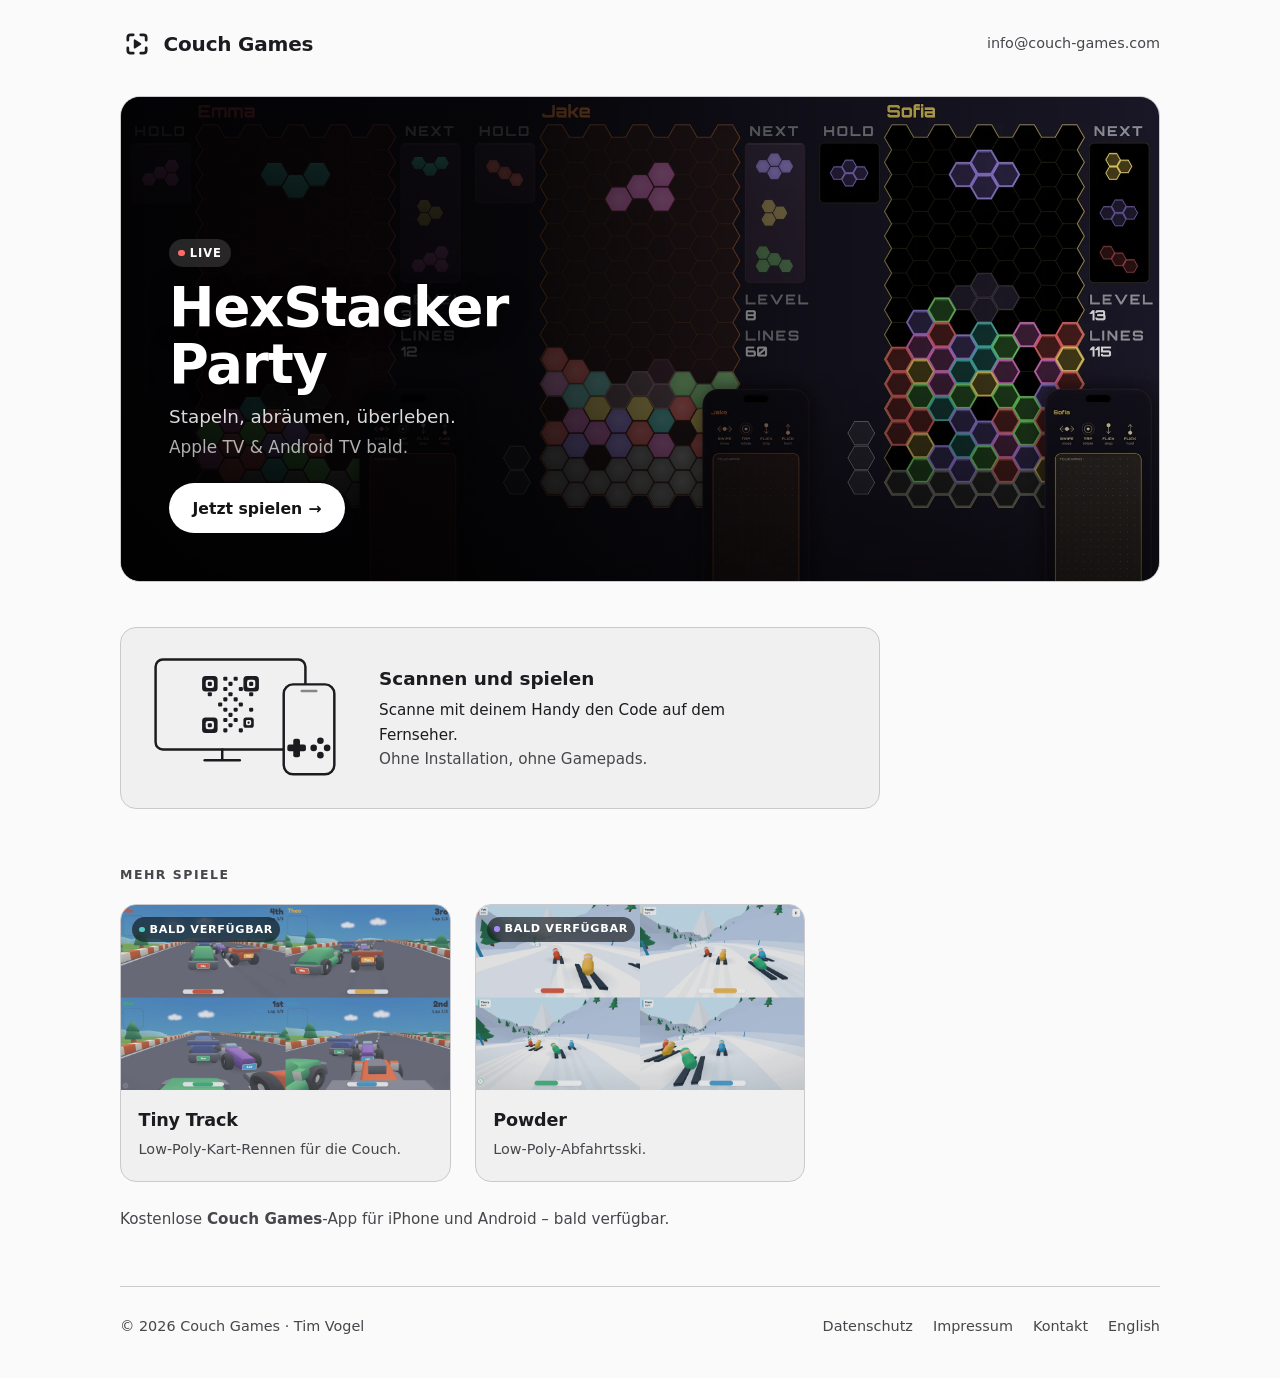
==== de/index.html @ e464d2d0 "Initial commit Co-Authored-By: Claude Opus 4.8 (1M context) <noreply@anthropic.com> Claude-Session: " ====
<!DOCTYPE html>
<html lang="de">
<head>
  <meta charset="UTF-8">
  <meta name="viewport" content="width=device-width, initial-scale=1.0, viewport-fit=cover">
  <meta name="theme-color" content="#FAFAFB" media="(prefers-color-scheme: light)">
  <meta name="theme-color" content="#0F0F11" media="(prefers-color-scheme: dark)">
  <title>Couch Games</title>
  <meta name="description" content="Couch Games macht deinen Fernseher zum Spiel und jedes Handy zum Controller. QR-Code scannen und mitspielen – ohne Installation, ohne zusätzliche Gamepads. Mit HexStacker Party.">
  <link rel="canonical" href="https://couch-games.com/de/">
  <link rel="alternate" hreflang="en" href="https://couch-games.com/">
  <link rel="alternate" hreflang="de" href="https://couch-games.com/de/">
  <link rel="alternate" hreflang="x-default" href="https://couch-games.com/">
  <link rel="icon" href="/favicon.svg?v=4" type="image/svg+xml">
  <link rel="icon" href="/favicon.ico?v=4" sizes="16x16 32x32 48x48">
  <link rel="apple-touch-icon" href="/apple-touch-icon.png?v=4">
  <meta property="og:type" content="website">
  <meta property="og:title" content="Couch Games – gemeinsam am großen Bildschirm spielen">
  <meta property="og:description" content="Der Fernseher ist das Spiel, dein Handy der Controller. QR-Code scannen und losspielen – ohne Installation.">
  <meta property="og:url" content="https://couch-games.com/de/">
  <meta property="og:image" content="https://couch-games.com/assets/artwork/hexstacker-16x9.webp">
  <link rel="stylesheet" href="/assets/theme.css?v=2">
  <link rel="stylesheet" href="/assets/landing.css?v=1">
</head>
<body>
  <div class="wrap">

    <header class="topbar">
      <a class="brand" href="/de/">
        <svg viewBox="0 0 100 100" aria-hidden="true" fill="none">
          <g stroke="currentColor" stroke-width="8" stroke-linecap="round" stroke-linejoin="round">
            <path d="M39 23 H31 a8 8 0 0 0 -8 8 V39"/>
            <path d="M61 23 H69 a8 8 0 0 1 8 8 V39"/>
            <path d="M61 77 H69 a8 8 0 0 0 8 -8 V61"/>
            <path d="M39 77 H31 a8 8 0 0 1 -8 -8 V61"/>
          </g>
          <path d="M43 39 L43 61 L60 50 Z" fill="currentColor" stroke="currentColor" stroke-width="5" stroke-linejoin="round" stroke-linecap="round"/>
        </svg>
        Couch&nbsp;Games
      </a>
      <a class="topbar__mail" href="mailto:info@couch-games.com">info@couch-games.com</a>
    </header>

    <section class="feature" aria-labelledby="feature-title">
      <img class="feature__bg" src="/assets/artwork/hexstacker-16x9.webp" alt="HexStacker Party – Artwork" width="1600" height="900">
      <div class="feature__veil" aria-hidden="true"></div>
      <div class="feature__inner">
        <span class="badge">Live</span>
        <h1 id="feature-title">HexStacker Party</h1>
        <p>Stapeln, abräumen, überleben.<br><span style="opacity: 0.8; font-size: 0.92em;">Apple&nbsp;TV &amp; Android&nbsp;TV bald.</span></p>
        <a class="cta" href="https://hexstacker.com">Jetzt spielen</a>
      </div>
    </section>

        <section class="how" aria-label="So funktioniert's">
      <div class="how__art" aria-hidden="true">
        <!-- TV showing an abstract (not real) square QR — three finder eyes,
             a bottom-right alignment mark, and sparse data modules — with a
             portrait phone as controller (D-pad + buttons in its lower half)
             overlapping the TV corner. One SVG so the composition can't drift. -->
        <svg viewBox="0 0 180 118" fill="none" stroke="currentColor" stroke-width="2.4" stroke-linejoin="round">
          <!-- TV; stand centered under the part the phone doesn't cover -->
          <rect x="2.5" y="2.5" width="145" height="87" rx="7"/>
          <path d="M67 89.5v10" stroke-linecap="round"/>
          <path d="M50 100h34" stroke-linecap="round"/>
          <!-- abstract square QR (footprint x39–94, y18–73), shifted to center on the TV screen (75,46) -->
          <g fill="currentColor" stroke="none" transform="translate(8.5 0.5)">
            <rect x="39" y="18" width="15" height="15" rx="3.4"/><rect x="42.5" y="21.5" width="8" height="8" rx="2.2" fill="var(--surface-low)"/><rect x="44.5" y="23.5" width="4" height="4" rx="1.2"/><rect x="79" y="18" width="15" height="15" rx="3.4"/><rect x="82.5" y="21.5" width="8" height="8" rx="2.2" fill="var(--surface-low)"/><rect x="84.5" y="23.5" width="4" height="4" rx="1.2"/><rect x="39" y="58" width="15" height="15" rx="3.4"/><rect x="42.5" y="61.5" width="8" height="8" rx="2.2" fill="var(--surface-low)"/><rect x="44.5" y="63.5" width="4" height="4" rx="1.2"/>
            <rect x="79" y="58" width="10" height="10" rx="2.5"/><rect x="81.5" y="60.5" width="5" height="5" rx="1.4" fill="var(--surface-low)"/><rect x="83.0" y="62.0" width="2" height="2" rx="0.6"/>
            <rect x="59.5" y="18.5" width="4" height="4" rx="1.1"/>
            <rect x="69.5" y="18.5" width="4" height="4" rx="1.1"/>
            <rect x="64.5" y="23.5" width="4" height="4" rx="1.1"/>
            <rect x="59.5" y="28.5" width="4" height="4" rx="1.1"/>
            <rect x="74.5" y="28.5" width="4" height="4" rx="1.1"/>
            <rect x="44.5" y="33.5" width="4" height="4" rx="1.1"/>
            <rect x="64.5" y="33.5" width="4" height="4" rx="1.1"/>
            <rect x="84.5" y="33.5" width="4" height="4" rx="1.1"/>
            <rect x="59.5" y="38.5" width="4" height="4" rx="1.1"/>
            <rect x="69.5" y="38.5" width="4" height="4" rx="1.1"/>
            <rect x="54.5" y="43.5" width="4" height="4" rx="1.1"/>
            <rect x="74.5" y="43.5" width="4" height="4" rx="1.1"/>
            <rect x="59.5" y="48.5" width="4" height="4" rx="1.1"/>
            <rect x="69.5" y="48.5" width="4" height="4" rx="1.1"/>
            <rect x="84.5" y="48.5" width="4" height="4" rx="1.1"/>
            <rect x="64.5" y="53.5" width="4" height="4" rx="1.1"/>
            <rect x="59.5" y="58.5" width="4" height="4" rx="1.1"/>
            <rect x="69.5" y="58.5" width="4" height="4" rx="1.1"/>
            <rect x="64.5" y="63.5" width="4" height="4" rx="1.1"/>
            <rect x="59.5" y="68.5" width="4" height="4" rx="1.1"/>
            <rect x="74.5" y="68.5" width="4" height="4" rx="1.1"/>
          </g>
          <!-- portrait phone as controller; its fill masks the TV corner behind it -->
          <g transform="translate(124,24)">
            <rect x="2.5" y="2.5" width="49" height="87" rx="9" fill="var(--surface-low)"/>
            <path d="M20 9h14" stroke-linecap="round" opacity="0.5"/>
            <g fill="currentColor" stroke="none">
              <!-- D-pad (left) -->
              <rect x="11.75" y="55" width="6.5" height="18" rx="2"/>
              <rect x="6" y="60.75" width="18" height="6.5" rx="2"/>
              <!-- action buttons (right) -->
              <circle cx="38" cy="57" r="3.2"/><circle cx="38" cy="71" r="3.2"/>
              <circle cx="31.5" cy="64" r="3.2"/><circle cx="44.5" cy="64" r="3.2"/>
            </g>
          </g>
        </svg>
      </div>
      <div class="how__copy">
        <h3>Scannen und spielen</h3>
        <p><span class="lead">Scanne mit deinem Handy den Code auf dem Fernseher.</span><br>Ohne Installation, ohne Gamepads.</p>
      </div>
    </section>

    <section class="section" aria-labelledby="more-heading">
      <p class="section__label" id="more-heading">Mehr Spiele</p>
      <div class="shelf">

        <article class="tile tile--soon" style="--accent: var(--accent-tinytrack);">
          <div class="tile__poster">
            <img src="/assets/artwork/tinytrack-16x9.webp" alt="Tiny Track – Artwork" width="1600" height="900" loading="lazy">
            <span class="tile__status">Bald verfügbar</span>
          </div>
          <div class="tile__body">
            <h3>Tiny Track</h3>
            <p>Low-Poly-Kart-Rennen für die Couch.</p>
          </div>
        </article>

        <article class="tile tile--soon" style="--accent: var(--accent-powder);">
          <div class="tile__poster">
            <img src="/assets/artwork/powder-16x9.webp" alt="Powder – Artwork" width="1600" height="900" loading="lazy">
            <span class="tile__status">Bald verfügbar</span>
          </div>
          <div class="tile__body">
            <h3>Powder</h3>
            <p>Low-Poly-Abfahrtsski.</p>
          </div>
        </article>

      </div>
      <p class="apps-note">Kostenlose <strong>Couch&nbsp;Games</strong>-App für iPhone und Android – bald verfügbar.</p>
    </section>

    <footer>
      <div class="footer-row">
        <span>© 2026 Couch Games · Tim Vogel</span>
        <nav class="footer-links">
          <a href="/privacy">Datenschutz</a>
          <a href="/imprint">Impressum</a>
          <a href="mailto:info@couch-games.com">Kontakt</a>
          <a href="/" class="lang-toggle" data-lang-set="en" hreflang="en">English</a>
        </nav>
      </div>
    </footer>

  </div>

  <script src="/assets/lang.js?v=2"></script>
</body>
</html>
---- assets/theme.css ----
/* ==========================================================
   Couch Games — design tokens (MONO graphite chrome)
   Mirrors the Couch Games Controller launcher: console-shell
   pattern (PS5/Switch/Netflix). Neutral graphite chrome so
   the game posters carry ALL the color. Material 3 values are
   lifted verbatim from the app (theme/Color.kt, CGTheme.swift);
   stock system type scale — no custom display face.
   Follows the system light/dark setting.
   ========================================================== */

:root {
  /* System type — the brand voice lives in the app icon and the
     games' own art, not the launcher chrome. */
  --font-sans: -apple-system, system-ui, "Segoe UI", Roboto, "Helvetica Neue", Arial, sans-serif;

  /* Game accents (from games-manifest.json) — used sparingly; the
     poster art does the real color work. */
  --accent-hexstacker: #FF6B6B;
  --accent-tinytrack: #4ECDC4;
  --accent-powder: #A78BFA;

  --radius-sm: 8px;
  --radius-md: 12px;
  --radius-lg: 16px;
  --radius-xl: 20px;
  --radius-pill: 999px;
  --transition-fast: 0.15s ease;
  --transition-normal: 0.25s ease;

  /* ---- Light scheme (default) ---- */
  --bg: #FAFAFB;
  --surface: #FAFAFB;
  --surface-lowest: #FFFFFF;
  --surface-low: #F0F0F1;
  --surface-container: #EBEBEC;
  --surface-high: #E4E4E5;
  --surface-highest: #DDDDDE;
  --on-surface: #1C1B1F;
  --on-surface-variant: #46464B;
  --outline: #77767C;
  --outline-variant: #CAC9CE;
  --primary: #202024;
  --on-primary: #FFFFFF;
  --scrim: rgba(0, 0, 0, 0.55);
}

@media (prefers-color-scheme: dark) {
  :root {
    --bg: #0F0F11;
    --surface: #0F0F11;
    --surface-lowest: #040405;
    --surface-low: #151517;
    --surface-container: #19191B;
    --surface-high: #222224;
    --surface-highest: #2A2A2C;
    --on-surface: #E6E1E5;
    --on-surface-variant: #C7C6CC;
    --outline: #90909A;
    --outline-variant: #44444A;
    --primary: #E6E1E9;
    --on-primary: #1C1B20;
    --scrim: rgba(0, 0, 0, 0.65);
  }
}

/* Kill the blue tap-highlight box mobile browsers overlay on links
   and buttons; our own :active/:hover states carry the feedback. */
* { -webkit-tap-highlight-color: transparent; }

@media (prefers-reduced-motion: reduce) {
  * { animation: none !important; }
}
---- assets/landing.css ----
/* Shared layout styles for the Couch Games landing pages (EN root + /de/).
   Design tokens (--bg, --on-surface, --radius-*, --transition-*, …) come from
   theme.css, which every page links before this file. */
* { margin: 0; padding: 0; box-sizing: border-box; }

body {
  background: var(--bg);
  color: var(--on-surface);
  font-family: var(--font-sans);
  line-height: 1.6;
  min-height: 100dvh;
  -webkit-font-smoothing: antialiased;
  text-rendering: optimizeLegibility;
}
a { color: inherit; }

.wrap {
  width: 100%;
  max-width: 1120px;
  margin: 0 auto;
  padding: 0 clamp(1.25rem, 4vw, 2.5rem);
}

/* ---- Top bar ---- */
.topbar {
  display: flex;
  align-items: center;
  justify-content: space-between;
  padding: clamp(1.25rem, 3vh, 2rem) 0;
}
.brand {
  display: inline-flex;
  align-items: center;
  gap: 0.6rem;
  text-decoration: none;
  font-weight: 700;
  font-size: clamp(1.05rem, 2.4vw, 1.25rem);
  letter-spacing: -0.01em;
  color: var(--on-surface);
  transition: opacity var(--transition-fast);
}
.brand:active { opacity: 0.6; }
.brand svg { width: 1.7em; height: 1.7em; display: block; flex: none; }
.topbar__mail {
  font-size: 0.9rem;
  color: var(--on-surface-variant);
  text-decoration: none;
  transition: color var(--transition-fast), opacity var(--transition-fast);
}
.topbar__mail:hover { color: var(--on-surface); }
.topbar__mail:active { color: var(--on-surface); opacity: 0.6; }

/* ---- Featured hero ---- */
.feature {
  position: relative;
  border-radius: var(--radius-xl);
  overflow: hidden;
  margin-top: 0.5rem;
  min-height: clamp(360px, 54vh, 540px);
  display: flex;
  align-items: flex-end;
  border: 1px solid var(--outline-variant);
}
.feature__bg {
  position: absolute;
  inset: 0;
  width: 100%; height: 100%;
  object-fit: cover;
  object-position: 70% center;
}
.feature__veil {
  position: absolute;
  inset: 0;
  background:
    linear-gradient(90deg, rgba(0,0,0,0.92) 0%, rgba(0,0,0,0.8) 38%, rgba(0,0,0,0.42) 68%, rgba(0,0,0,0.12) 100%),
    linear-gradient(0deg, rgba(0,0,0,0.5) 0%, rgba(0,0,0,0) 45%);
}
/* On narrow screens the text stacks at the bottom, so darken bottom-up
   instead of left-to-right — keeps the headline off the busy hex art. */
@media (max-width: 720px) {
  .feature__bg { object-position: 58% center; }
  .feature__veil {
    background: linear-gradient(0deg,
      rgba(0,0,0,0.92) 0%, rgba(0,0,0,0.85) 46%,
      rgba(0,0,0,0.55) 72%, rgba(0,0,0,0.2) 100%);
  }
}

.feature__inner {
  position: relative;
  padding: clamp(1.5rem, 4vw, 3rem);
  max-width: 40ch;
  color: #fff;
}
.badge {
  display: inline-flex;
  align-items: center;
  gap: 0.45em;
  font-size: 0.72rem;
  font-weight: 700;
  letter-spacing: 0.08em;
  text-transform: uppercase;
  padding: 0.4em 0.8em;
  border-radius: var(--radius-pill);
  background: rgba(255,255,255,0.14);
  -webkit-backdrop-filter: blur(6px);
  backdrop-filter: blur(6px);
}
.badge::before {
  content: "";
  width: 0.55em; height: 0.55em;
  border-radius: 50%;
  background: var(--accent-hexstacker);
}
.feature h1 {
  font-size: clamp(2.1rem, 5.2vw, 3.4rem);
  font-weight: 800;
  letter-spacing: -0.02em;
  line-height: 1.04;
  margin: 0.85rem 0 0.55rem;
  text-shadow: 0 2px 24px rgba(0,0,0,0.4);
}
.feature p {
  color: rgba(255,255,255,0.85);
  font-size: clamp(1rem, 2vw, 1.15rem);
  margin-bottom: 1.4rem;
  max-width: 42ch;
}
.cta {
  display: inline-flex;
  align-items: center;
  gap: 0.4em;
  padding: 0.78em 1.5em;
  border-radius: var(--radius-pill);
  background: #fff;
  color: #141414;
  font-weight: 700;
  font-size: 0.98rem;
  text-decoration: none;
  transition: transform var(--transition-fast), opacity var(--transition-fast);
}
.cta::after { content: "→"; }
.cta:hover { opacity: 0.92; }
.cta:active { transform: translateY(1px); }
.cta:focus-visible { outline: 2px solid #fff; outline-offset: 3px; }

/* ---- How-it-works: show the pairing (device visual) ---- */
.how {
  display: flex;
  align-items: center;
  gap: clamp(1rem, 4vw, 2.5rem);
  max-width: 760px;
  margin: clamp(2.25rem, 5vh, 3.5rem) 0 clamp(1.25rem, 2vh, 1.75rem);
  background: var(--surface-low);
  border: 1px solid var(--outline-variant);
  border-radius: var(--radius-lg);
  padding: clamp(1.25rem, 3vw, 1.8rem) clamp(1.4rem, 3vw, 2rem);
}
.how__art { flex: none; color: var(--on-surface); }
.how__art svg { display: block; width: clamp(160px, 27vw, 186px); }
.how__copy h3 { font-size: 1.15rem; font-weight: 700; margin-bottom: 0.3rem; }
.how__copy p { font-size: 0.95rem; color: var(--on-surface-variant); max-width: 44ch; }
.how__copy p .lead { color: var(--on-surface); }
@media (max-width: 560px) {
  .how { flex-direction: column; text-align: center; }
  .how__copy p { margin: 0 auto; }
}

/* ---- Section label ---- */
.section { padding: clamp(1.5rem, 4vh, 2.5rem) 0 0; }
.section__label {
  font-size: 0.78rem;
  font-weight: 700;
  letter-spacing: 0.12em;
  text-transform: uppercase;
  color: var(--on-surface-variant);
  margin-bottom: 1.25rem;
}

/* ---- More games shelf ---- */
.shelf {
  display: grid;
  gap: clamp(1rem, 2.5vw, 1.5rem);
  grid-template-columns: repeat(auto-fill, minmax(260px, 1fr));
}
.tile {
  --accent: var(--outline);
  display: flex;
  flex-direction: column;
  background: var(--surface-low);
  border: 1px solid var(--outline-variant);
  border-radius: var(--radius-lg);
  overflow: hidden;
  transition: transform var(--transition-normal), border-color var(--transition-normal);
}
.tile:hover { transform: translateY(-4px); border-color: var(--accent); }
.tile__poster { position: relative; aspect-ratio: 16 / 9; background: var(--surface-container); }
.tile__poster img { width: 100%; height: 100%; object-fit: cover; display: block; }
.tile--soon .tile__poster img { filter: saturate(0.85) brightness(0.9); opacity: 0.9; }
.tile__status {
  position: absolute;
  top: 0.7rem; left: 0.7rem;
  display: inline-flex;
  align-items: center;
  gap: 0.4em;
  padding: 0.3em 0.65em;
  border-radius: var(--radius-pill);
  font-size: 0.7rem;
  font-weight: 700;
  letter-spacing: 0.06em;
  text-transform: uppercase;
  background: var(--scrim);
  color: #fff;
  -webkit-backdrop-filter: blur(6px);
  backdrop-filter: blur(6px);
}
.tile__status::before {
  content: "";
  width: 0.5em; height: 0.5em;
  border-radius: 50%;
  background: var(--accent);
}
.tile__body { padding: 0.95rem 1.1rem 1.2rem; display: flex; flex-direction: column; gap: 0.3rem; }
.tile__body h3 { font-size: 1.1rem; font-weight: 700; letter-spacing: -0.01em; }
.tile__body p { font-size: 0.9rem; color: var(--on-surface-variant); }

.apps-note {
  margin-top: 1.6rem;
  font-size: 0.95rem;
  color: var(--on-surface-variant);
  max-width: 62ch;
}

/* ---- Footer ---- */
footer {
  margin-top: clamp(2.5rem, 6vh, 4rem);
  border-top: 1px solid var(--outline-variant);
  padding: 1.75rem 0 2.5rem;
}
.footer-row {
  display: flex;
  flex-wrap: wrap;
  align-items: center;
  justify-content: space-between;
  gap: 1rem;
  font-size: 0.9rem;
  color: var(--on-surface-variant);
}
.footer-links { display: flex; flex-wrap: wrap; gap: 1.25rem; }
.footer-links a {
  text-decoration: none;
  color: var(--on-surface-variant);
  transition: color var(--transition-fast), opacity var(--transition-fast);
}
.footer-links a:hover { color: var(--on-surface); }
.footer-links a:active { color: var(--on-surface); opacity: 0.6; }

/* ---- Language-suggestion banner (offers the other language) ---- */
.langbar {
  display: flex;
  align-items: center;
  justify-content: center;
  flex-wrap: wrap;
  gap: 0.5rem 1rem;
  margin-top: 0.75rem;
  padding: 0.7rem 1rem;
  border: 1px solid var(--outline-variant);
  border-radius: var(--radius-lg);
  background: var(--surface-low);
  font-size: 0.9rem;
  color: var(--on-surface-variant);
}
.langbar[hidden] { display: none; }
.langbar__accept {
  color: var(--on-surface);
  font-weight: 600;
  text-decoration: none;
  white-space: nowrap;
  transition: opacity var(--transition-fast);
}
.langbar__accept:active { opacity: 0.6; }
.langbar__dismiss {
  margin-left: auto;
  border: 0;
  background: none;
  color: var(--on-surface-variant);
  font-size: 1.1rem;
  line-height: 1;
  padding: 0.2rem 0.4rem;
  cursor: pointer;
  border-radius: var(--radius-pill);
  transition: color var(--transition-fast);
}
.langbar__dismiss:hover { color: var(--on-surface); }
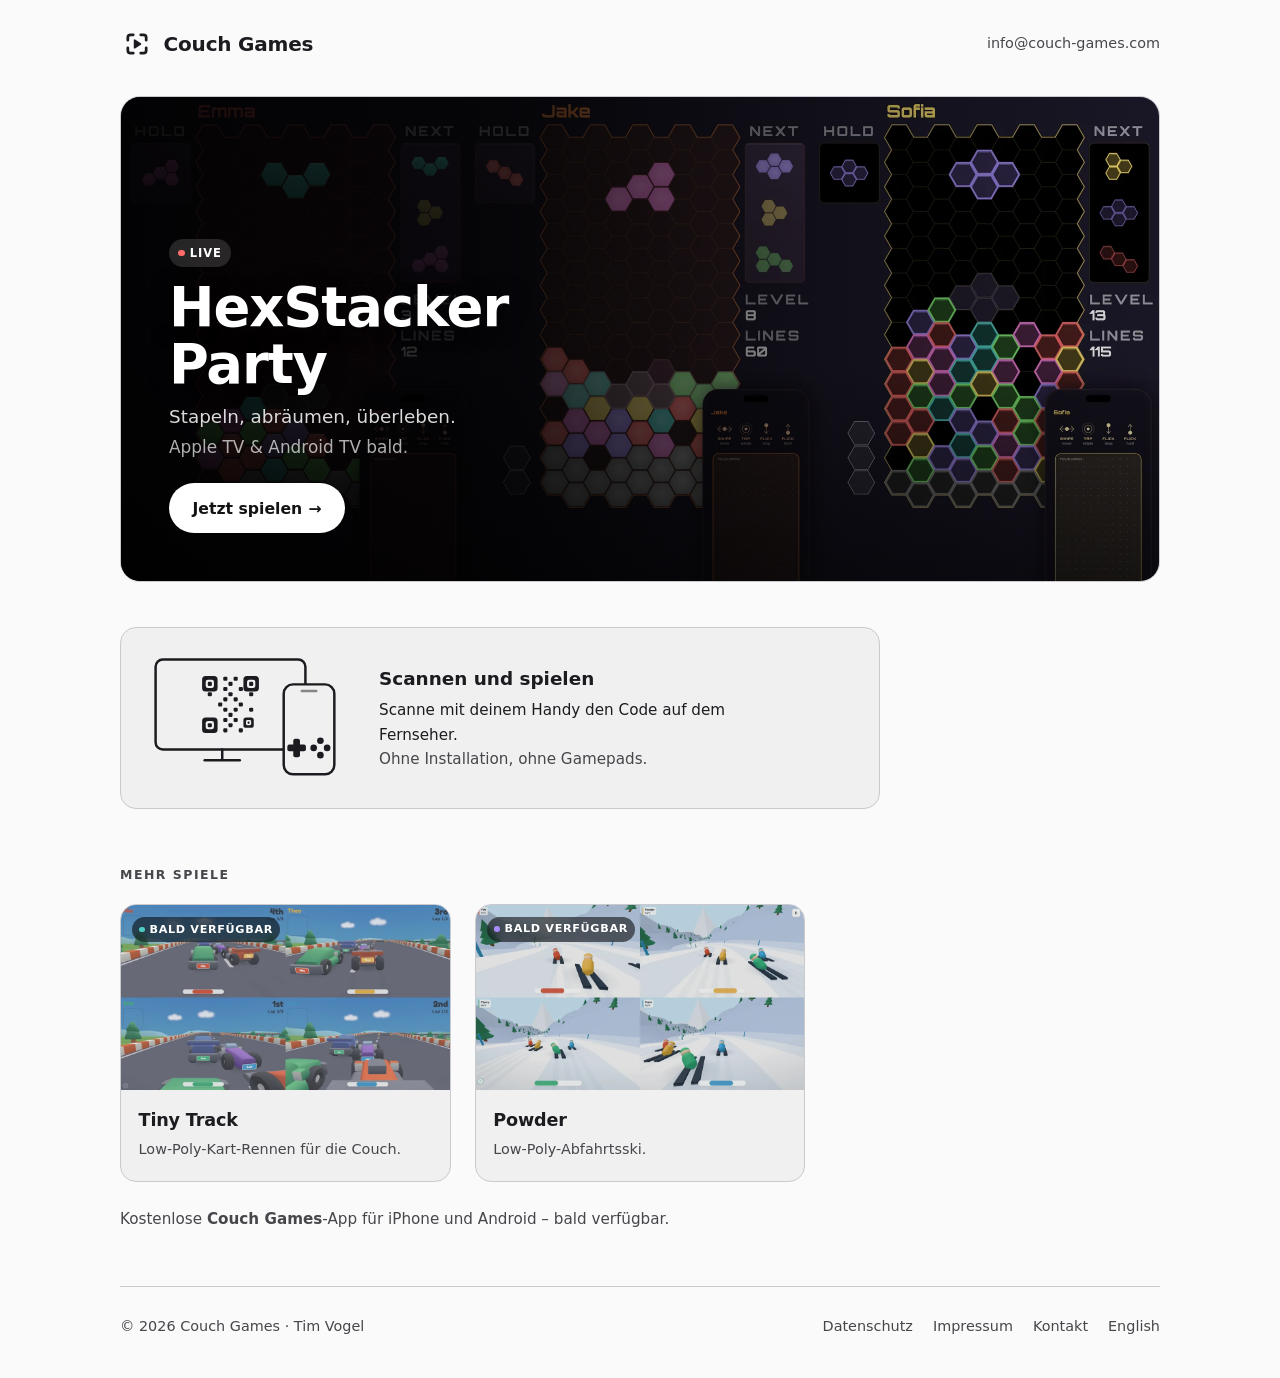
==== commit dd07f641: "improve security, performance, a11y, and legacy-Safari support Security: stop shipping .github/ into" ====
--- a/de/index.html
+++ b/de/index.html
@@ -19,8 +19,8 @@
   <meta property="og:description" content="Der Fernseher ist das Spiel, dein Handy der Controller. QR-Code scannen und losspielen – ohne Installation.">
   <meta property="og:url" content="https://couch-games.com/de/">
   <meta property="og:image" content="https://couch-games.com/assets/artwork/hexstacker-16x9.webp">
-  <link rel="stylesheet" href="/assets/theme.css?v=2">
-  <link rel="stylesheet" href="/assets/landing.css?v=1">
+  <link rel="stylesheet" href="/assets/theme.css?v=3">
+  <link rel="stylesheet" href="/assets/landing.css?v=2">
 </head>
 <body>
   <div class="wrap">
@@ -42,12 +42,15 @@
     </header>
 
     <section class="feature" aria-labelledby="feature-title">
-      <img class="feature__bg" src="/assets/artwork/hexstacker-16x9.webp" alt="HexStacker Party – Artwork" width="1600" height="900">
+      <img class="feature__bg" src="/assets/artwork/hexstacker-16x9.webp"
+           srcset="/assets/artwork/hexstacker-16x9-960.webp 960w, /assets/artwork/hexstacker-16x9.webp 1920w"
+           sizes="(max-width: 1160px) 100vw, 1040px"
+           alt="HexStacker Party – Artwork" width="1600" height="900" fetchpriority="high">
       <div class="feature__veil" aria-hidden="true"></div>
       <div class="feature__inner">
         <span class="badge">Live</span>
         <h1 id="feature-title">HexStacker Party</h1>
-        <p>Stapeln, abräumen, überleben.<br><span style="opacity: 0.8; font-size: 0.92em;">Apple&nbsp;TV &amp; Android&nbsp;TV bald.</span></p>
+        <p>Stapeln, abräumen, überleben.<br><span class="feature__sub">Apple&nbsp;TV &amp; Android&nbsp;TV bald.</span></p>
         <a class="cta" href="https://hexstacker.com">Jetzt spielen</a>
       </div>
     </section>
@@ -105,18 +108,21 @@
         </svg>
       </div>
       <div class="how__copy">
-        <h3>Scannen und spielen</h3>
+        <h2>Scannen und spielen</h2>
         <p><span class="lead">Scanne mit deinem Handy den Code auf dem Fernseher.</span><br>Ohne Installation, ohne Gamepads.</p>
       </div>
     </section>
 
     <section class="section" aria-labelledby="more-heading">
-      <p class="section__label" id="more-heading">Mehr Spiele</p>
+      <h2 class="section__label" id="more-heading">Mehr Spiele</h2>
       <div class="shelf">
 
-        <article class="tile tile--soon" style="--accent: var(--accent-tinytrack);">
+        <article class="tile tile--soon tile--tinytrack">
           <div class="tile__poster">
-            <img src="/assets/artwork/tinytrack-16x9.webp" alt="Tiny Track – Artwork" width="1600" height="900" loading="lazy">
+            <img src="/assets/artwork/tinytrack-16x9.webp"
+                 srcset="/assets/artwork/tinytrack-16x9-960.webp 960w, /assets/artwork/tinytrack-16x9.webp 1920w"
+                 sizes="(max-width: 700px) 100vw, (max-width: 1000px) 50vw, 330px"
+                 alt="Tiny Track – Artwork" width="1600" height="900" loading="lazy">
             <span class="tile__status">Bald verfügbar</span>
           </div>
           <div class="tile__body">
@@ -125,9 +131,12 @@
           </div>
         </article>
 
-        <article class="tile tile--soon" style="--accent: var(--accent-powder);">
+        <article class="tile tile--soon tile--powder">
           <div class="tile__poster">
-            <img src="/assets/artwork/powder-16x9.webp" alt="Powder – Artwork" width="1600" height="900" loading="lazy">
+            <img src="/assets/artwork/powder-16x9.webp"
+                 srcset="/assets/artwork/powder-16x9-960.webp 960w, /assets/artwork/powder-16x9.webp 1920w"
+                 sizes="(max-width: 700px) 100vw, (max-width: 1000px) 50vw, 330px"
+                 alt="Powder – Artwork" width="1600" height="900" loading="lazy">
             <span class="tile__status">Bald verfügbar</span>
           </div>
           <div class="tile__body">
--- a/assets/theme.css
+++ b/assets/theme.css
@@ -67,6 +67,16 @@
    and buttons; our own :active/:hover states carry the feedback. */
 * { -webkit-tap-highlight-color: transparent; }
 
+/* Site-wide keyboard-focus ring. Components with their own ring (e.g. the
+   hero CTA on dark artwork) override this with a more specific selector. */
+:focus-visible {
+  outline: 2px solid var(--outline);
+  outline-offset: 3px;
+}
+
 @media (prefers-reduced-motion: reduce) {
-  * { animation: none !important; }
+  * {
+    animation: none !important;
+    transition: none !important;
+  }
 }
--- a/assets/landing.css
+++ b/assets/landing.css
@@ -8,6 +8,7 @@
   color: var(--on-surface);
   font-family: var(--font-sans);
   line-height: 1.6;
+  min-height: 100vh; /* fallback for browsers without dvh (Safari < 15.4) */
   min-height: 100dvh;
   -webkit-font-smoothing: antialiased;
   text-rendering: optimizeLegibility;
@@ -61,16 +62,17 @@
   align-items: flex-end;
   border: 1px solid var(--outline-variant);
 }
+/* top/right/bottom/left instead of `inset` so Safari < 14.5 keeps the hero. */
 .feature__bg {
   position: absolute;
-  inset: 0;
+  top: 0; right: 0; bottom: 0; left: 0;
   width: 100%; height: 100%;
   object-fit: cover;
   object-position: 70% center;
 }
 .feature__veil {
   position: absolute;
-  inset: 0;
+  top: 0; right: 0; bottom: 0; left: 0;
   background:
     linear-gradient(90deg, rgba(0,0,0,0.92) 0%, rgba(0,0,0,0.8) 38%, rgba(0,0,0,0.42) 68%, rgba(0,0,0,0.12) 100%),
     linear-gradient(0deg, rgba(0,0,0,0.5) 0%, rgba(0,0,0,0) 45%);
@@ -126,6 +128,7 @@
   margin-bottom: 1.4rem;
   max-width: 42ch;
 }
+.feature__sub { opacity: 0.8; font-size: 0.92em; }
 .cta {
   display: inline-flex;
   align-items: center;
@@ -158,7 +161,7 @@
 }
 .how__art { flex: none; color: var(--on-surface); }
 .how__art svg { display: block; width: clamp(160px, 27vw, 186px); }
-.how__copy h3 { font-size: 1.15rem; font-weight: 700; margin-bottom: 0.3rem; }
+.how__copy h2 { font-size: 1.15rem; font-weight: 700; margin-bottom: 0.3rem; }
 .how__copy p { font-size: 0.95rem; color: var(--on-surface-variant); max-width: 44ch; }
 .how__copy p .lead { color: var(--on-surface); }
 @media (max-width: 560px) {
@@ -194,6 +197,10 @@
   transition: transform var(--transition-normal), border-color var(--transition-normal);
 }
 .tile:hover { transform: translateY(-4px); border-color: var(--accent); }
+/* Per-game accents as modifier classes (not inline style="--accent: …")
+   so the CSP can stay strict with no 'unsafe-inline' in style-src. */
+.tile--tinytrack { --accent: var(--accent-tinytrack); }
+.tile--powder { --accent: var(--accent-powder); }
 .tile__poster { position: relative; aspect-ratio: 16 / 9; background: var(--surface-container); }
 .tile__poster img { width: 100%; height: 100%; object-fit: cover; display: block; }
 .tile--soon .tile__poster img { filter: saturate(0.85) brightness(0.9); opacity: 0.9; }
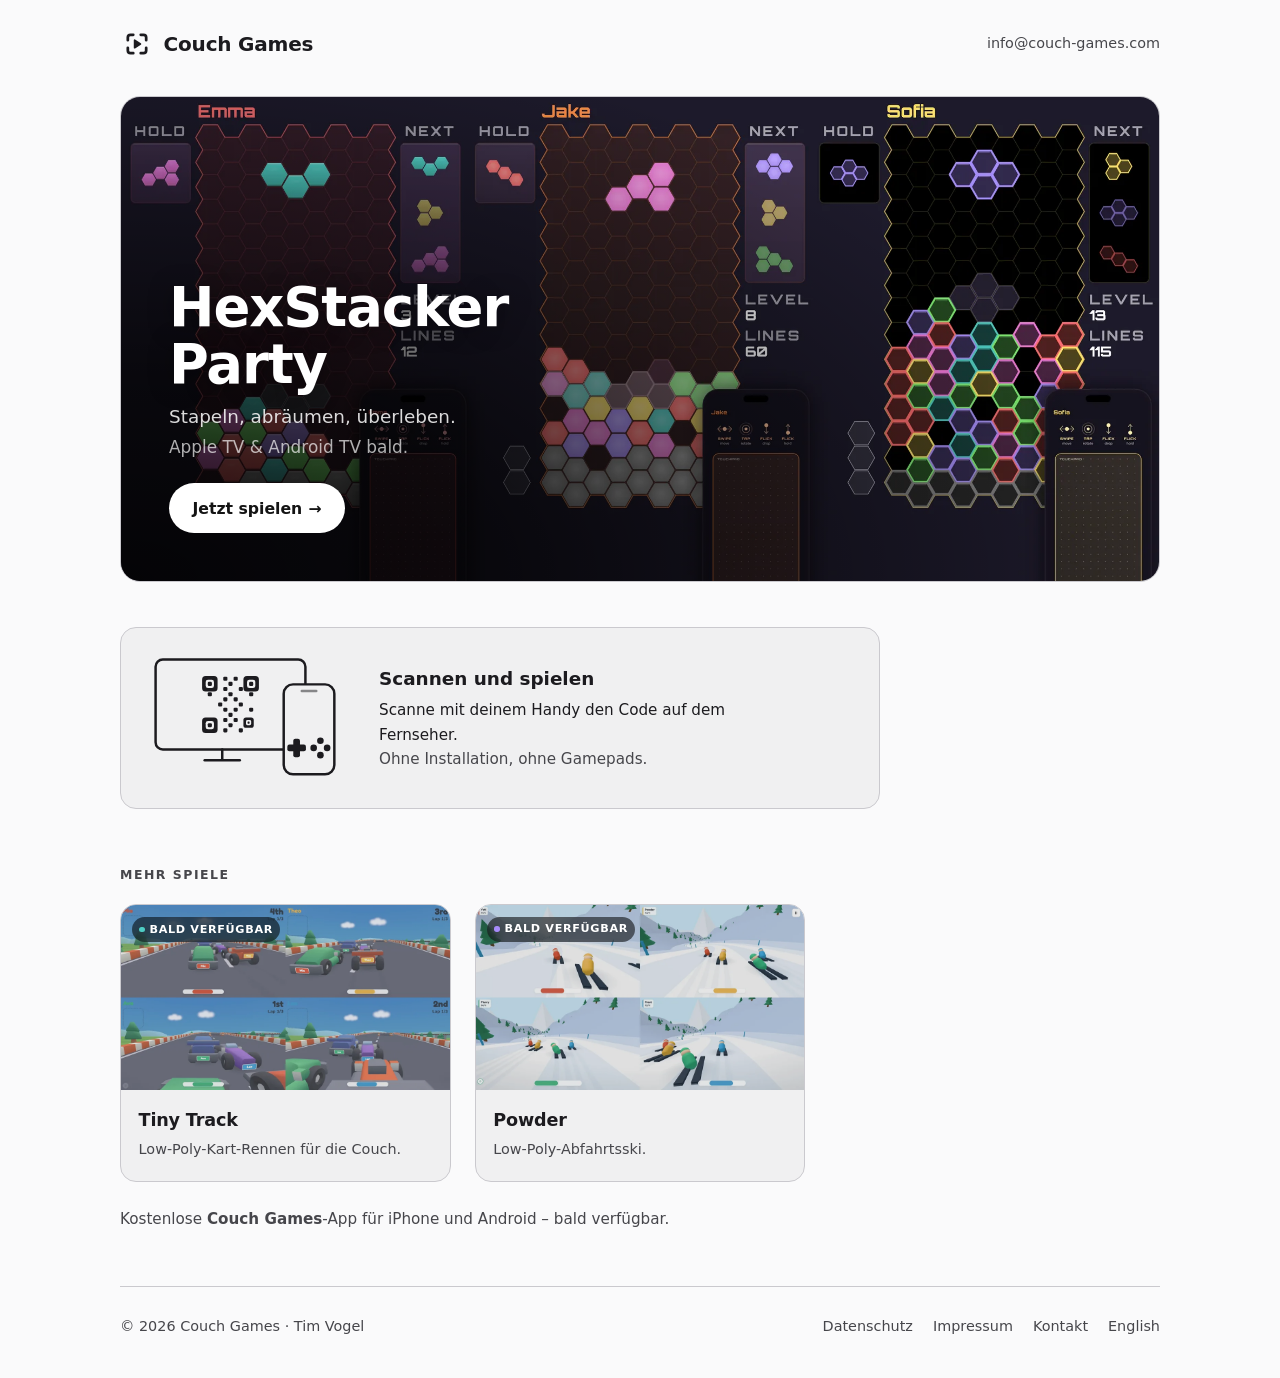
==== commit e0748d05: "feat(ui): refocus hero/room veils bottom-left, drop Live badge and region chip - Replace the full-pa" ====
--- a/de/index.html
+++ b/de/index.html
@@ -20,7 +20,7 @@
   <meta property="og:url" content="https://couch-games.com/de/">
   <meta property="og:image" content="https://couch-games.com/assets/artwork/hexstacker-16x9.webp">
   <link rel="stylesheet" href="/assets/theme.css?v=3">
-  <link rel="stylesheet" href="/assets/landing.css?v=2">
+  <link rel="stylesheet" href="/assets/landing.css?v=3">
 </head>
 <body>
   <div class="wrap">
@@ -48,10 +48,9 @@
            alt="HexStacker Party – Artwork" width="1600" height="900" fetchpriority="high">
       <div class="feature__veil" aria-hidden="true"></div>
       <div class="feature__inner">
-        <span class="badge">Live</span>
         <h1 id="feature-title">HexStacker Party</h1>
         <p>Stapeln, abräumen, überleben.<br><span class="feature__sub">Apple&nbsp;TV &amp; Android&nbsp;TV bald.</span></p>
-        <a class="cta" href="https://hexstacker.com">Jetzt spielen</a>
+        <a class="cta" href="https://hexstacker.com"><span class="cta__label">Jetzt spielen</span></a>
       </div>
     </section>
 
--- a/assets/landing.css
+++ b/assets/landing.css
@@ -70,12 +70,14 @@
   object-fit: cover;
   object-position: 70% center;
 }
+/* Darkening hugs the bottom-left corner where the copy sits; the art stays
+   clear toward the top-right. */
 .feature__veil {
   position: absolute;
   top: 0; right: 0; bottom: 0; left: 0;
-  background:
-    linear-gradient(90deg, rgba(0,0,0,0.92) 0%, rgba(0,0,0,0.8) 38%, rgba(0,0,0,0.42) 68%, rgba(0,0,0,0.12) 100%),
-    linear-gradient(0deg, rgba(0,0,0,0.5) 0%, rgba(0,0,0,0) 45%);
+  background: radial-gradient(120% 140% at 0% 100%,
+    rgba(0,0,0,0.86) 0%, rgba(0,0,0,0.7) 30%,
+    rgba(0,0,0,0.38) 55%, rgba(0,0,0,0) 82%);
 }
 /* On narrow screens the text stacks at the bottom, so darken bottom-up
    instead of left-to-right — keeps the headline off the busy hex art. */
@@ -83,8 +85,8 @@
   .feature__bg { object-position: 58% center; }
   .feature__veil {
     background: linear-gradient(0deg,
-      rgba(0,0,0,0.92) 0%, rgba(0,0,0,0.85) 46%,
-      rgba(0,0,0,0.55) 72%, rgba(0,0,0,0.2) 100%);
+      rgba(0,0,0,0.86) 0%, rgba(0,0,0,0.75) 46%,
+      rgba(0,0,0,0.44) 72%, rgba(0,0,0,0.12) 100%);
   }
 }
 
@@ -141,6 +143,15 @@
   font-size: 0.98rem;
   text-decoration: none;
   transition: transform var(--transition-fast), opacity var(--transition-fast);
+}
+/* Optically center the label: trim the line box down to the glyph's
+   cap/baseline so vertical centering follows the visible text rather than the
+   font's (device-dependent) ascender/descender reserve, which otherwise makes
+   the label sit slightly high — noticeably so on some fallback fonts.
+   Progressive enhancement: ignored where unsupported, leaving prior rendering. */
+.cta__label {
+  text-box-trim: trim-both;
+  text-box-edge: cap alphabetic;
 }
 .cta::after { content: "→"; }
 .cta:hover { opacity: 0.92; }
